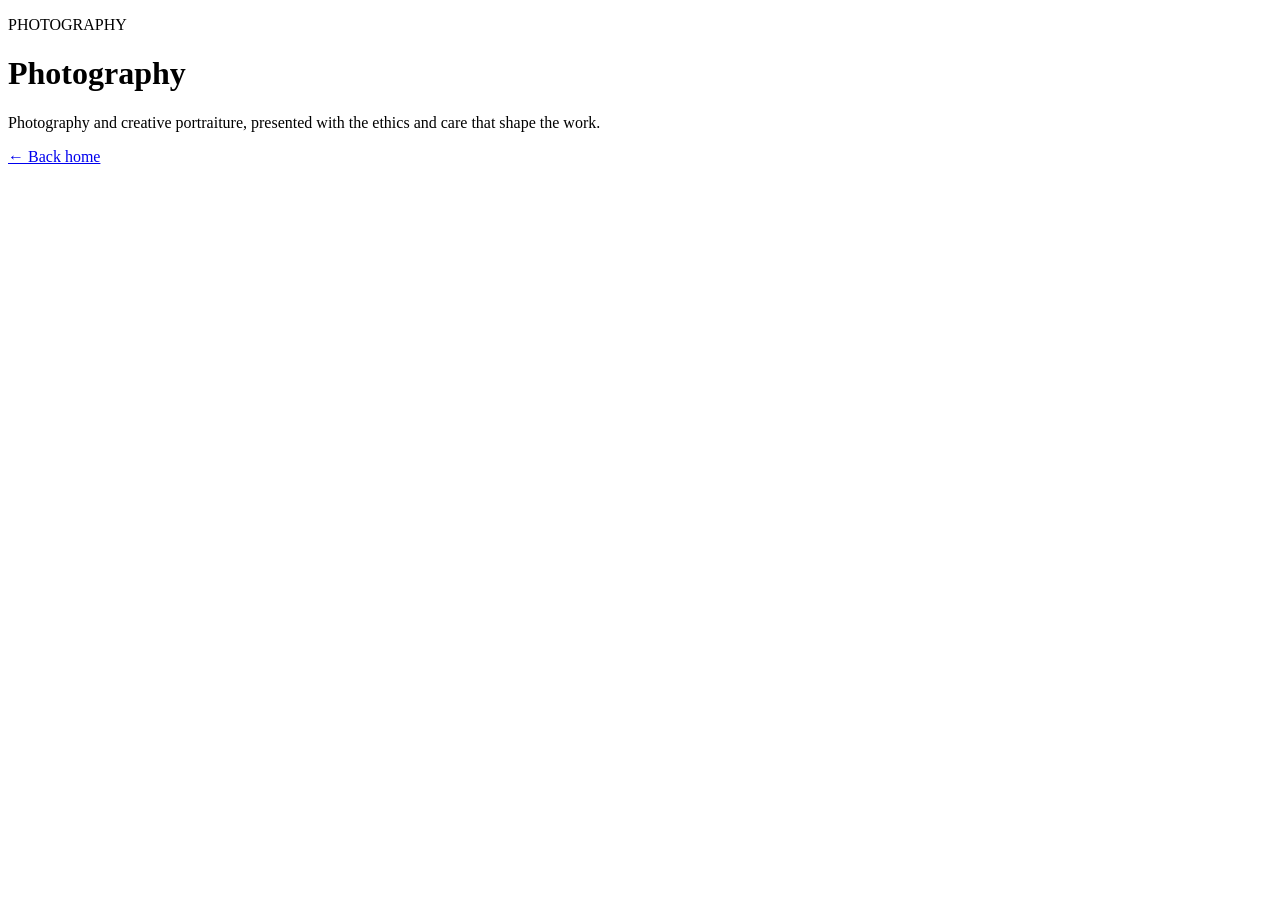
==== index.html @ 145f5bad "Add files via upload" ====
<!doctype html><html lang="en"><head><meta charset="utf-8"><meta name="viewport" content="width=device-width,initial-scale=1"><title>Photography — AESTHETE</title><link rel="stylesheet" href="../../css/moonlit.css"></head><body><main class="feature-section"><p class="eyebrow">PHOTOGRAPHY</p><h1>Photography</h1><p class="hero-copy">Photography and creative portraiture, presented with the ethics and care that shape the work.</p><a class="text-link" href="../../index.html">← Back home</a></main></body></html>
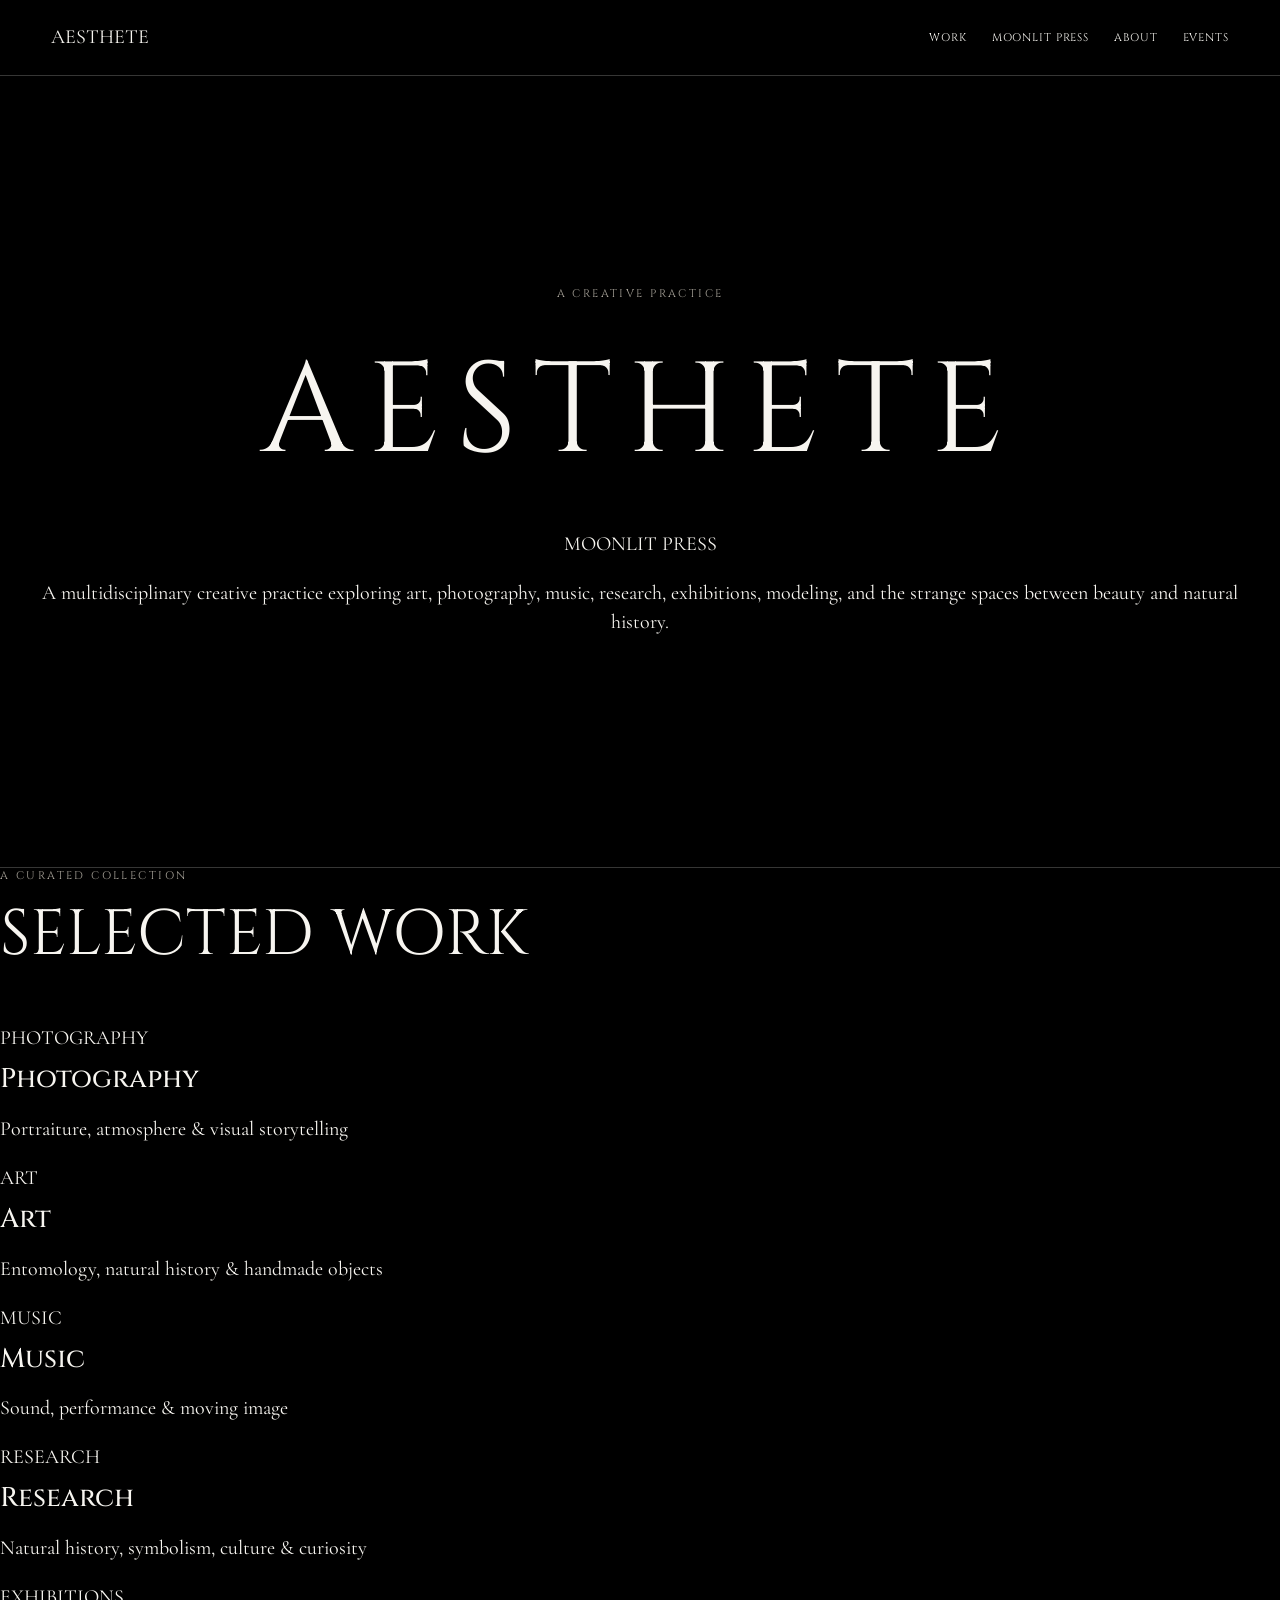
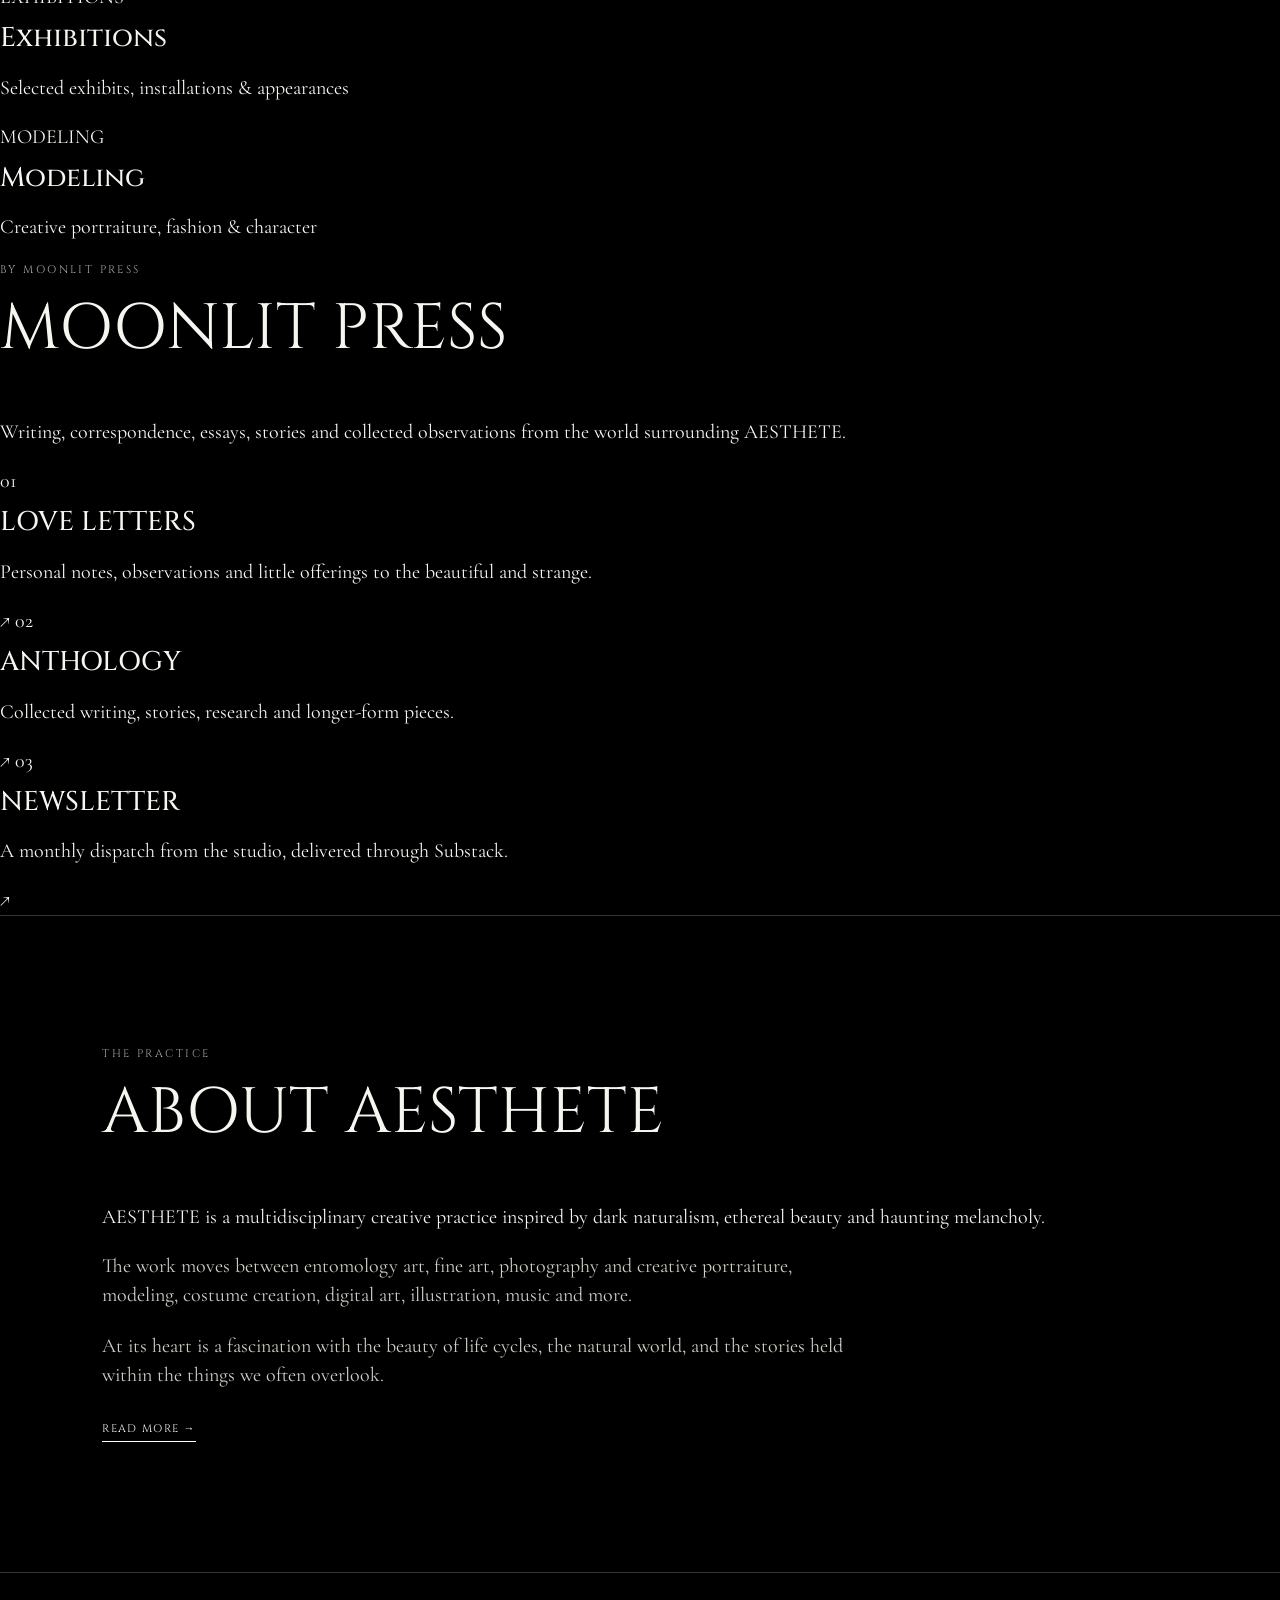
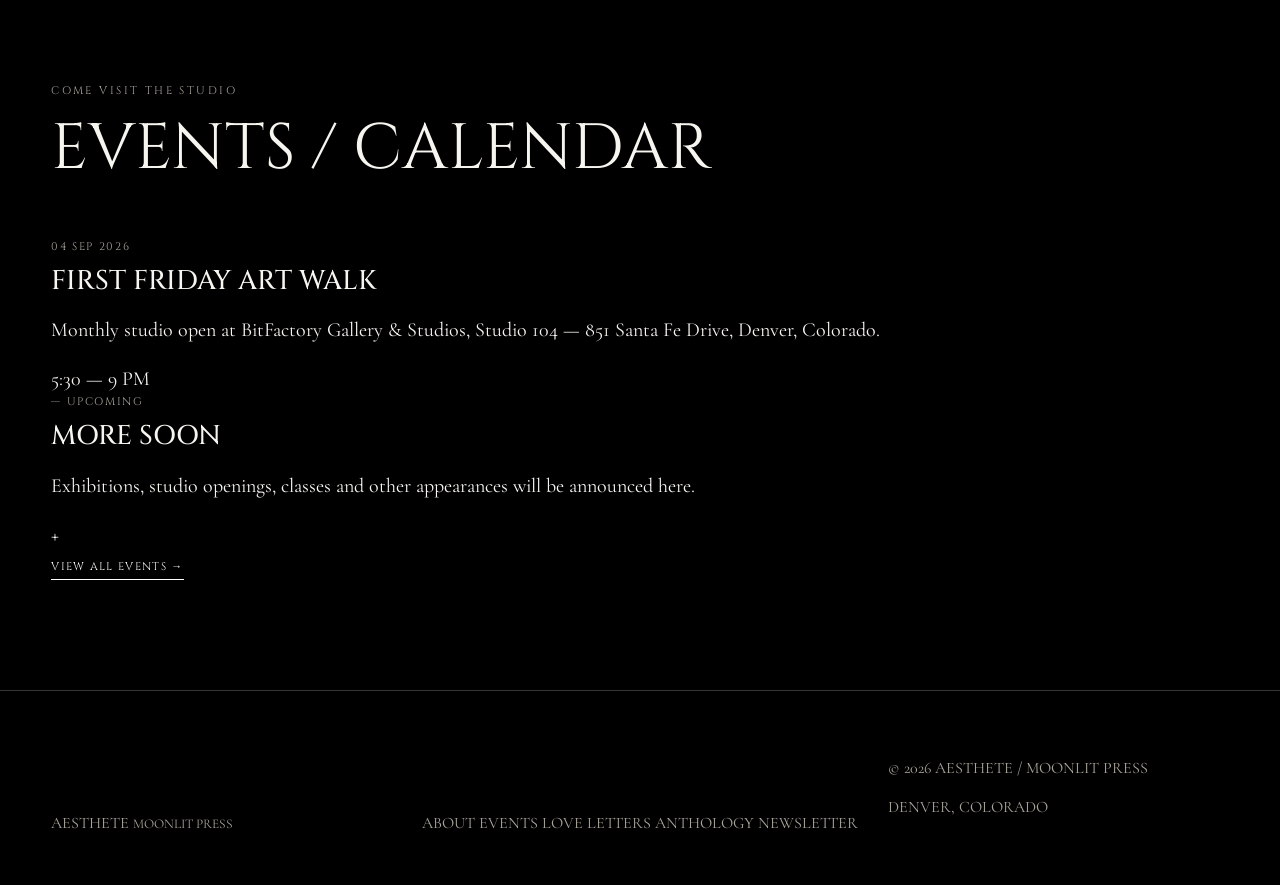
==== commit 927ef6f4: "Update index.html" ====
--- a/index.html
+++ b/index.html
@@ -1 +1,309 @@
-<!doctype html><html lang="en"><head><meta charset="utf-8"><meta name="viewport" content="width=device-width,initial-scale=1"><title>Photography — AESTHETE</title><link rel="stylesheet" href="../../css/moonlit.css"></head><body><main class="feature-section"><p class="eyebrow">PHOTOGRAPHY</p><h1>Photography</h1><p class="hero-copy">Photography and creative portraiture, presented with the ethics and care that shape the work.</p><a class="text-link" href="../../index.html">← Back home</a></main></body></html>+<!DOCTYPE html>
+<html lang="en">
+<head>
+  <meta charset="UTF-8">
+  <meta name="viewport" content="width=device-width, initial-scale=1.0">
+  <meta name="description" content="AESTHETE / MOONLIT PRESS — a multidisciplinary creative practice exploring art, photography, music, research, exhibitions, modeling, and the spaces between beauty and natural history.">
+  <title>AESTHETE — MOONLIT PRESS</title>
+
+  <link rel="preconnect" href="https://fonts.googleapis.com">
+  <link rel="preconnect" href="https://fonts.gstatic.com" crossorigin>
+  <link href="https://fonts.googleapis.com/css2?family=Cinzel:wght@400;500;600&family=Cormorant+Garamond:wght@300;400;500;600&display=swap" rel="stylesheet">
+
+  <link rel="stylesheet" href="moonlit.css">
+</head>
+
+<body>
+
+  <header class="site-header">
+    <a href="index.html" class="site-mark">AESTHETE</a>
+
+    <button class="menu-toggle" aria-label="Open menu">
+      <span></span>
+      <span></span>
+    </button>
+
+    <nav class="site-nav">
+      <a href="#work">WORK</a>
+      <a href="#moonlit-press">MOONLIT PRESS</a>
+      <a href="#about">ABOUT</a>
+      <a href="#events">EVENTS</a>
+    </nav>
+  </header>
+
+
+  <main>
+
+    <!-- HERO -->
+
+    <section class="hero">
+      <div class="hero-inner">
+        <p class="eyebrow">A CREATIVE PRACTICE</p>
+
+        <h1>AESTHETE</h1>
+
+        <p class="hero-subtitle">MOONLIT PRESS</p>
+
+        <div class="hero-rule"></div>
+
+        <p class="hero-intro">
+          A multidisciplinary creative practice exploring art, photography,
+          music, research, exhibitions, modeling, and the strange spaces
+          between beauty and natural history.
+        </p>
+      </div>
+    </section>
+
+
+    <!-- SELECTED WORK -->
+
+    <section class="section" id="work">
+
+      <div class="section-heading">
+        <p class="eyebrow">A CURATED COLLECTION</p>
+        <h2>SELECTED WORK</h2>
+      </div>
+
+      <div class="work-grid">
+
+        <a href="photography.html" class="work-card">
+          <div class="work-placeholder">
+            <span>PHOTOGRAPHY</span>
+          </div>
+          <div class="work-label">
+            <h3>Photography</h3>
+            <p>Portraiture, atmosphere &amp; visual storytelling</p>
+          </div>
+        </a>
+
+        <a href="art.html" class="work-card">
+          <div class="work-placeholder">
+            <span>ART</span>
+          </div>
+          <div class="work-label">
+            <h3>Art</h3>
+            <p>Entomology, natural history &amp; handmade objects</p>
+          </div>
+        </a>
+
+        <a href="music-video.html" class="work-card">
+          <div class="work-placeholder">
+            <span>MUSIC</span>
+          </div>
+          <div class="work-label">
+            <h3>Music</h3>
+            <p>Sound, performance &amp; moving image</p>
+          </div>
+        </a>
+
+        <a href="research.html" class="work-card">
+          <div class="work-placeholder">
+            <span>RESEARCH</span>
+          </div>
+          <div class="work-label">
+            <h3>Research</h3>
+            <p>Natural history, symbolism, culture &amp; curiosity</p>
+          </div>
+        </a>
+
+        <a href="exhibitions.html" class="work-card">
+          <div class="work-placeholder">
+            <span>EXHIBITIONS</span>
+          </div>
+          <div class="work-label">
+            <h3>Exhibitions</h3>
+            <p>Selected exhibits, installations &amp; appearances</p>
+          </div>
+        </a>
+
+        <a href="modeling.html" class="work-card">
+          <div class="work-placeholder">
+            <span>MODELING</span>
+          </div>
+          <div class="work-label">
+            <h3>Modeling</h3>
+            <p>Creative portraiture, fashion &amp; character</p>
+          </div>
+        </a>
+
+      </div>
+    </section>
+
+
+    <!-- MOONLIT PRESS -->
+
+    <section class="section moonlit-section" id="moonlit-press">
+
+      <div class="section-heading">
+        <p class="eyebrow">BY MOONLIT PRESS</p>
+        <h2>MOONLIT PRESS</h2>
+      </div>
+
+      <p class="section-intro">
+        Writing, correspondence, essays, stories and collected observations
+        from the world surrounding AESTHETE.
+      </p>
+
+      <div class="press-grid">
+
+        <a href="love-letters.html" class="press-card">
+          <span class="press-number">01</span>
+          <h3>LOVE LETTERS</h3>
+          <p>
+            Personal notes, observations and little offerings to the beautiful
+            and strange.
+          </p>
+          <span class="press-arrow">↗</span>
+        </a>
+
+        <a href="anthology.html" class="press-card">
+          <span class="press-number">02</span>
+          <h3>ANTHOLOGY</h3>
+          <p>
+            Collected writing, stories, research and longer-form pieces.
+          </p>
+          <span class="press-arrow">↗</span>
+        </a>
+
+        <a href="newsletter.html" class="press-card">
+          <span class="press-number">03</span>
+          <h3>NEWSLETTER</h3>
+          <p>
+            A monthly dispatch from the studio, delivered through Substack.
+          </p>
+          <span class="press-arrow">↗</span>
+        </a>
+
+      </div>
+    </section>
+
+
+    <!-- ABOUT -->
+
+    <section class="section about-section" id="about">
+
+      <div class="section-heading">
+        <p class="eyebrow">THE PRACTICE</p>
+        <h2>ABOUT AESTHETE</h2>
+      </div>
+
+      <div class="about-layout">
+
+        <div class="about-statement">
+          <p>
+            AESTHETE is a multidisciplinary creative practice inspired by
+            dark naturalism, ethereal beauty and haunting melancholy.
+          </p>
+        </div>
+
+        <div class="about-copy">
+          <p>
+            The work moves between entomology art, fine art, photography and
+            creative portraiture, modeling, costume creation, digital art,
+            illustration, music and more.
+          </p>
+
+          <p>
+            At its heart is a fascination with the beauty of life cycles,
+            the natural world, and the stories held within the things we
+            often overlook.
+          </p>
+
+          <a href="about.html" class="text-link">READ MORE <span>→</span></a>
+        </div>
+
+      </div>
+    </section>
+
+
+    <!-- EVENTS -->
+
+    <section class="section events-section" id="events">
+
+      <div class="section-heading">
+        <p class="eyebrow">COME VISIT THE STUDIO</p>
+        <h2>EVENTS / CALENDAR</h2>
+      </div>
+
+      <div class="event-list">
+
+        <div class="event-row">
+          <div class="event-date">
+            <span class="event-day">04</span>
+            <span class="event-month">SEP 2026</span>
+          </div>
+
+          <div class="event-info">
+            <h3>FIRST FRIDAY ART WALK</h3>
+            <p>
+              Monthly studio open at BitFactory Gallery &amp; Studios,
+              Studio 104 — 851 Santa Fe Drive, Denver, Colorado.
+            </p>
+          </div>
+
+          <div class="event-time">
+            5:30 — 9 PM
+          </div>
+        </div>
+
+        <div class="event-row event-placeholder">
+          <div class="event-date">
+            <span class="event-day">—</span>
+            <span class="event-month">UPCOMING</span>
+          </div>
+
+          <div class="event-info">
+            <h3>MORE SOON</h3>
+            <p>
+              Exhibitions, studio openings, classes and other appearances
+              will be announced here.
+            </p>
+          </div>
+
+          <div class="event-time">
+            +
+          </div>
+        </div>
+
+      </div>
+
+      <div class="section-action">
+        <a href="events.html" class="text-link">
+          VIEW ALL EVENTS <span>→</span>
+        </a>
+      </div>
+
+    </section>
+
+  </main>
+
+
+  <!-- FOOTER -->
+
+  <footer class="site-footer">
+
+    <div class="footer-title">
+      <span>AESTHETE</span>
+      <small>MOONLIT PRESS</small>
+    </div>
+
+    <div class="footer-nav">
+      <a href="about.html">ABOUT</a>
+      <a href="events.html">EVENTS</a>
+      <a href="love-letters.html">LOVE LETTERS</a>
+      <a href="anthology.html">ANTHOLOGY</a>
+      <a href="newsletter.html">NEWSLETTER</a>
+    </div>
+
+    <div class="footer-bottom">
+      <p>© 2026 AESTHETE / MOONLIT PRESS</p>
+      <p>DENVER, COLORADO</p>
+    </div>
+
+  </footer>
+
+
+  <script src="moonlit.js"></script>
+
+</body>
+</html>
--- a/moonlit.css
+++ b/moonlit.css
@@ -0,0 +1,18 @@
+*{box-sizing:border-box} :root{--black:#000;--white:#f7f5f0;--muted:#aaa59b;--line:rgba(247,245,240,.22);--serif:"Cormorant Garamond",Georgia,serif;--display:"Cinzel",Georgia,serif;--max:1400px}
+html{scroll-behavior:smooth}body{margin:0;background:#000;color:var(--white);font-family:var(--serif);font-size:20px;line-height:1.45}a{color:inherit;text-decoration:none}
+.site-header{position:sticky;top:0;z-index:20;display:flex;align-items:center;justify-content:space-between;min-height:76px;padding:0 4vw;background:rgba(0,0,0,.94);border-bottom:1px solid var(--line);backdrop-filter:blur(10px)}
+.wordmark,.site-nav,.menu-toggle,.eyebrow,h1,h2,h3,.card-number,.card-link,.event-date{font-family:var(--display)}.wordmark{font-size:18px;letter-spacing:.22em}.wordmark.small{font-size:15px}
+.site-nav{display:flex;gap:25px;font-size:11px;letter-spacing:.08em;text-transform:uppercase}.site-nav a,.text-link{transition:opacity .2s}.site-nav a:hover,.text-link:hover{opacity:.6}
+.menu-toggle{display:none;background:none;border:0;color:#fff;font-size:11px;letter-spacing:.12em}.hero{min-height:88vh;display:flex;flex-direction:column;align-items:center;justify-content:center;text-align:center;padding:100px 24px;border-bottom:1px solid var(--line)}
+.hero-mark{font-size:28px;margin-bottom:25px}.eyebrow{font-size:11px;letter-spacing:.22em;text-transform:uppercase;color:var(--muted);margin:0 0 18px}
+h1{font-size:clamp(54px,10vw,150px);font-weight:400;letter-spacing:.12em;margin:0 0 25px}h2{font-size:clamp(38px,5vw,72px);font-weight:400;line-height:1.05;margin:0}h3{font-size:27px;font-weight:500;line-height:1.1;margin:12px 0 18px}
+.hero-copy{max-width:600px;font-size:clamp(21px,2.3vw,29px);line-height:1.25;margin:0 auto 35px}.text-link{display:inline-block;border-bottom:1px solid #fff;padding-bottom:4px;font-family:var(--display);font-size:11px;letter-spacing:.12em;text-transform:uppercase}
+.feature-section,.events-section{max-width:var(--max);margin:auto;padding:110px 4vw}.section-heading{margin-bottom:55px}
+.card-grid{display:grid;grid-template-columns:repeat(3,1fr);gap:1px;background:var(--line);border:1px solid var(--line)}.feature-card{min-height:330px;background:#000;padding:42px;display:flex;flex-direction:column;justify-content:flex-end;transition:transform .25s,background .25s}.feature-card:hover{transform:translateY(-5px);background:#090909}
+.card-number{font-size:12px;color:var(--muted);letter-spacing:.12em;margin-bottom:auto}.feature-card p,.split-section p,.about-copy p{color:#d0cdc5}.card-link{font-size:11px;letter-spacing:.12em;text-transform:uppercase;margin-top:20px}
+.split-section{max-width:var(--max);margin:auto;display:grid;grid-template-columns:1fr 1fr;gap:8vw;padding:100px 4vw;border-top:1px solid var(--line)}.split-section.reverse{direction:rtl}.split-section.reverse>*{direction:ltr}.split-section p{max-width:540px}
+.about-section{border-top:1px solid var(--line);padding:130px 8vw}.about-section h2{max-width:1000px;margin-bottom:55px}.about-copy{max-width:760px}.about-copy p{margin:0 0 22px}
+.events-section{border-top:1px solid var(--line)}.event-card{border:1px solid var(--line);padding:45px;max-width:700px}.event-date{font-size:11px;letter-spacing:.15em;color:var(--muted)}.event-card h3{font-size:38px}
+.site-footer{display:grid;grid-template-columns:1fr auto 1fr;gap:30px;align-items:end;border-top:1px solid var(--line);padding:50px 4vw;color:var(--muted);font-size:16px}.footer-links{display:flex;gap:25px;font-family:var(--display);font-size:11px;letter-spacing:.1em;text-transform:uppercase}.copyright{text-align:right;margin:0}
+@media(max-width:850px){.menu-toggle{display:block}.site-nav{display:none;position:absolute;left:0;right:0;top:76px;background:#000;border-bottom:1px solid var(--line);padding:25px 4vw;flex-direction:column;gap:20px}.site-nav.open{display:flex}.card-grid,.split-section{grid-template-columns:1fr}.split-section.reverse{direction:ltr}.feature-card{min-height:280px;padding:32px}.about-section{padding:90px 6vw}.site-footer{grid-template-columns:1fr}.copyright{text-align:left}}
+@media(max-width:520px){body{font-size:18px}.hero{min-height:78vh}.feature-section,.events-section,.split-section{padding:75px 6vw}.event-card{padding:30px}}
